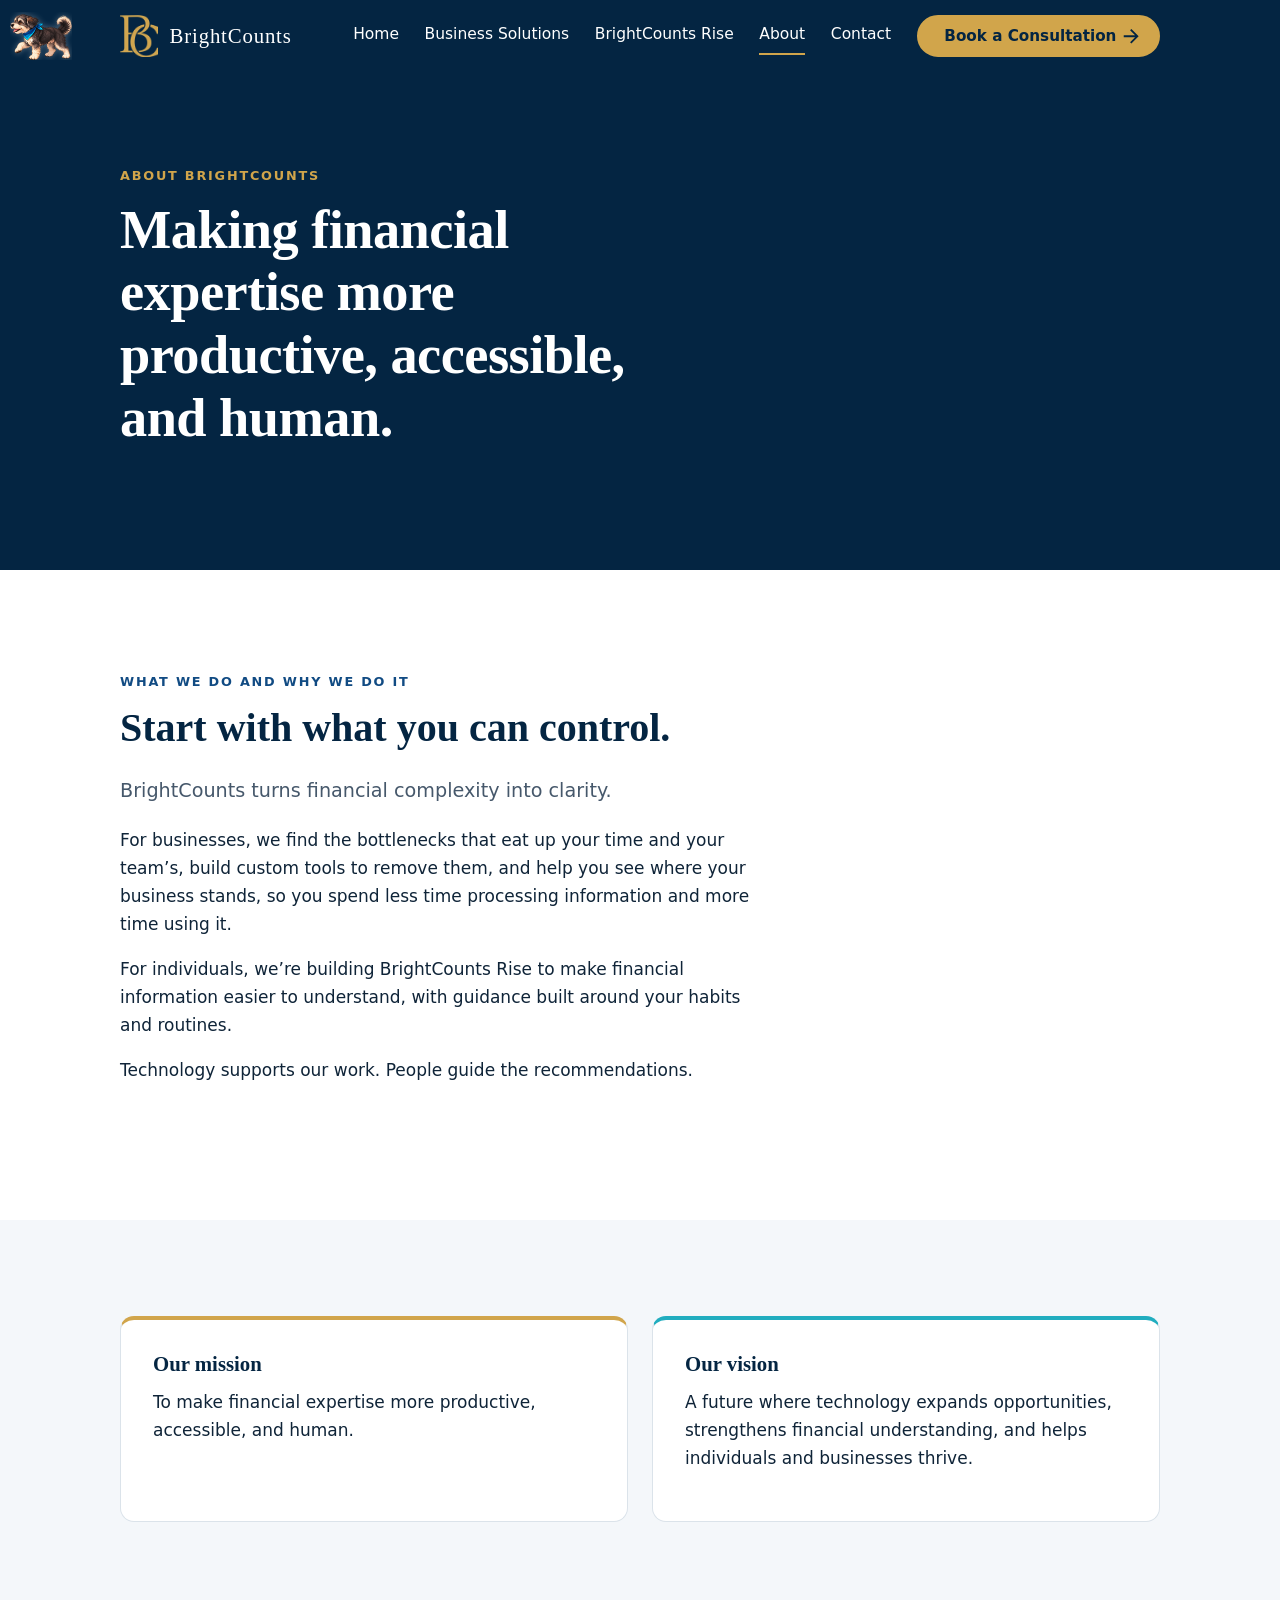
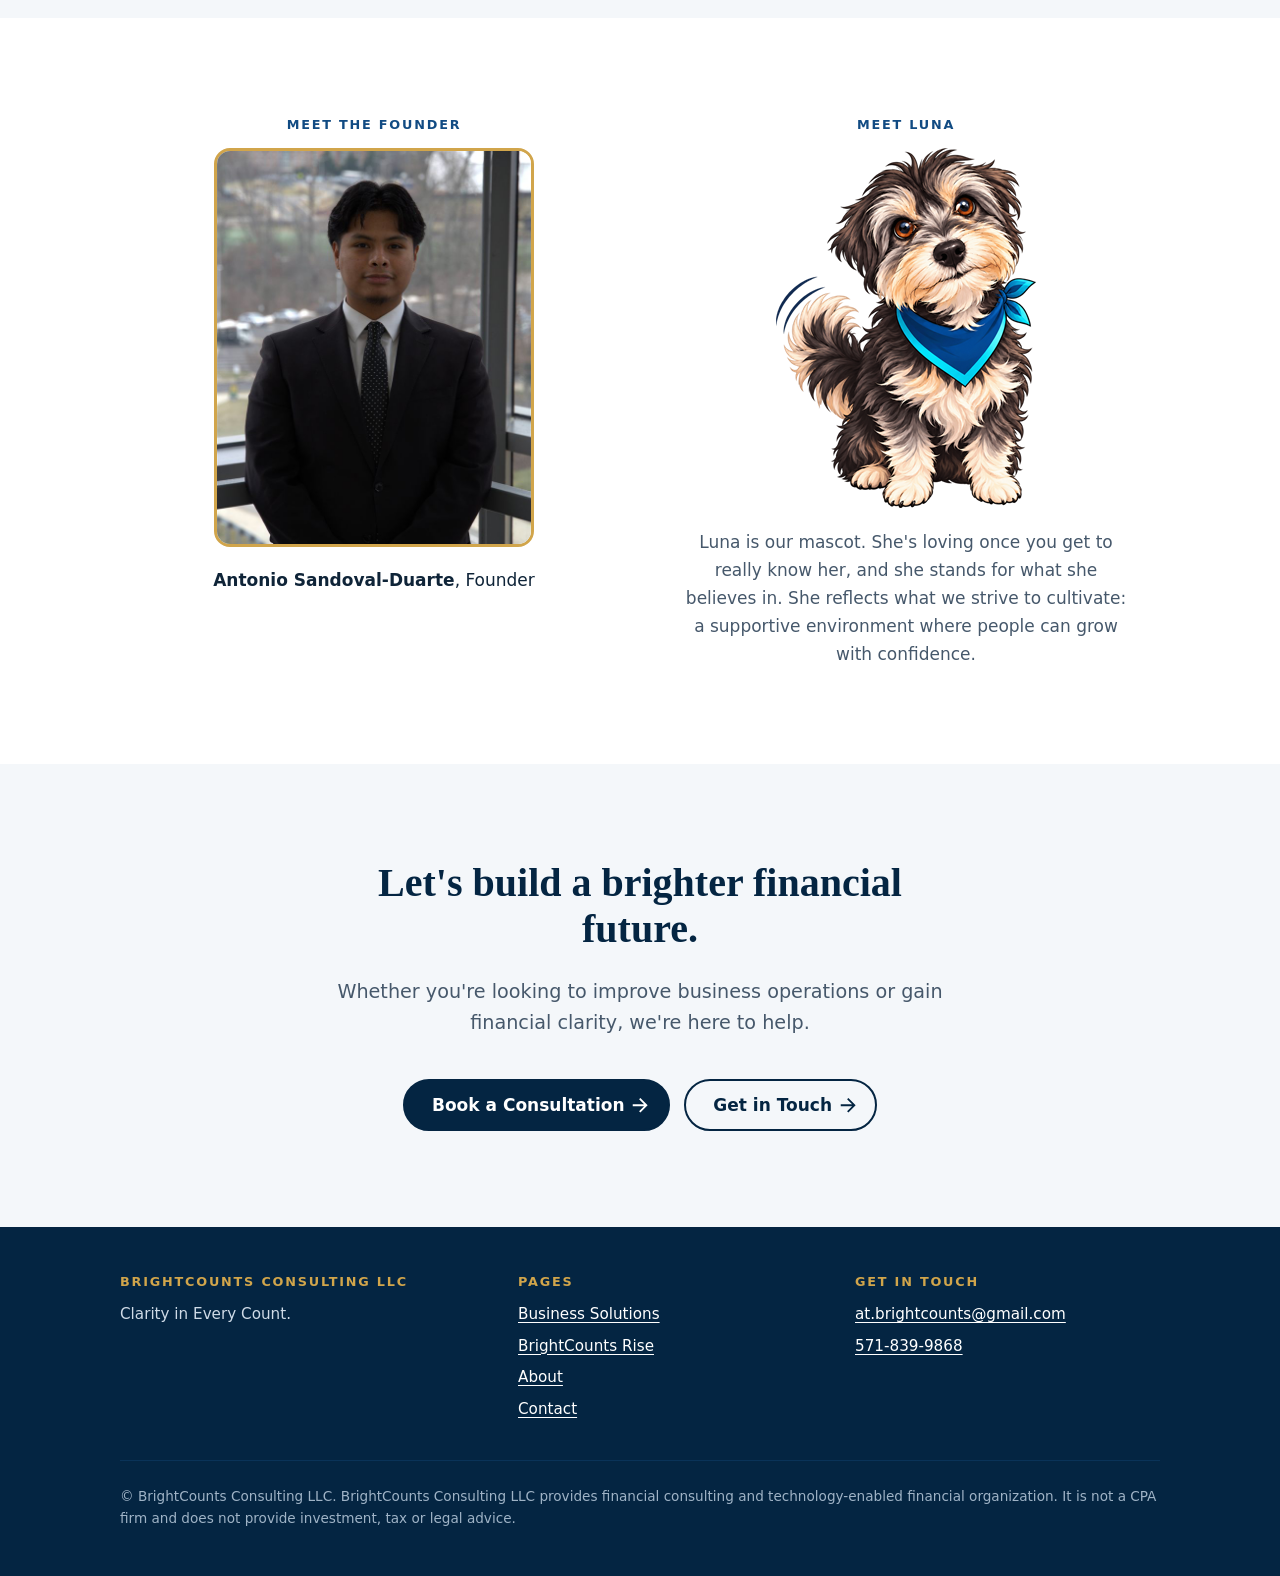
==== about.html @ 5e12a6b2 "Initial commit: BrightCounts Consulting website Static site: five pages, shared stylesheet and scrip" ====
<!doctype html>
<html lang="en">
<head>
  <meta charset="utf-8">
  <meta name="viewport" content="width=device-width, initial-scale=1">
  <title>About | BrightCounts Consulting</title>
  <meta name="description" content="BrightCounts makes financial expertise more productive, accessible, and human. Meet the founder and Luna, our mascot.">
  <meta name="theme-color" content="#042542">
  <link rel="icon" type="image/png" href="assets/favicon.png">
  <link rel="stylesheet" href="css/site.css">
  <script src="js/site.js"></script>
</head>
<body>
  <a class="skip-link" href="#main">Skip to content</a>

  <!-- shell:header:start -->
  <header class="site-header">
    <div class="wrap header-inner">
      <a class="brand" href="index.html" aria-label="BrightCounts home">
        <img src="assets/monogram.png" alt="" width="46" height="50">
        <span class="brand-name">BrightCounts</span>
      </a>
      <button class="nav-toggle" type="button" aria-expanded="false" aria-controls="site-nav">Menu</button>
      <nav class="nav" id="site-nav" aria-label="Main">
        <a href="index.html">Home</a>
        <a href="business-solutions.html">Business Solutions</a>
        <a href="rise.html">BrightCounts Rise</a>
        <a href="about.html" aria-current="page">About</a>
        <a href="contact.html">Contact</a>
        <a class="btn btn--gold" href="https://calendar.app.google/nBWheTMo1EHjsUH36" target="_blank" rel="noopener noreferrer"><svg viewBox="0 0 24 24" class="btn-arr btn-arr--in" aria-hidden="true"><path d="M16.1716 10.9999L10.8076 5.63589L12.2218 4.22168L20 11.9999L12.2218 19.778L10.8076 18.3638L16.1716 12.9999H4V10.9999H16.1716Z"></path></svg><span class="btn-text">Book a Consultation</span><span class="btn-circle" aria-hidden="true"></span><svg viewBox="0 0 24 24" class="btn-arr btn-arr--out" aria-hidden="true"><path d="M16.1716 10.9999L10.8076 5.63589L12.2218 4.22168L20 11.9999L12.2218 19.778L10.8076 18.3638L16.1716 12.9999H4V10.9999H16.1716Z"></path></svg></a>
      </nav>
    </div>
    <div class="luna-ribbon" aria-hidden="true"><div class="luna-fill"></div></div>
    <div class="luna" aria-hidden="true"><div class="luna-sprite"></div></div>
  </header>
  <!-- shell:header:end -->

  <main id="main">

    <section class="hero hero--page">
      <div class="wrap">
        <span class="eyebrow">About BrightCounts</span>
        <h1>Making financial expertise more productive, accessible, and human.</h1>
      </div>
    </section>

    <section class="section">
      <div class="wrap">
        <div class="section-head reveal">
          <span class="eyebrow">What we do and why we do it</span>
          <h2>Start with what you can control.</h2>
          <p class="lede">BrightCounts turns financial complexity into clarity.</p>
          <p>For businesses, we find the bottlenecks that eat up your time and your team’s, build custom tools to remove them, and help you see where your business stands, so you spend less time processing information and more time using it.</p>
          <p>For individuals, we’re building BrightCounts Rise to make financial information easier to understand, with guidance built around your habits and routines.</p>
          <p>Technology supports our work. People guide the recommendations.</p>
        </div>
      </div>
    </section>

    <section class="section section--mist">
      <div class="wrap">
        <div class="grid-2">
          <div class="card card--accent reveal">
            <h3>Our mission</h3>
            <p>To make financial expertise more productive, accessible, and human.</p>
          </div>
          <div class="card card--rise reveal">
            <h3>Our vision</h3>
            <p>A future where technology expands opportunities, strengthens financial understanding, and helps individuals and businesses thrive.</p>
          </div>
        </div>
      </div>
    </section>

    <section class="section">
      <div class="wrap">
        <div class="grid-2 people">
          <figure class="person person--owner reveal">
            <span class="eyebrow">Meet the founder</span>
            <img src="assets/owner-headshot.jpg" width="320" height="400" alt="Antonio Sandoval-Duarte, founder of BrightCounts, in a dark suit and patterned tie" loading="lazy">
            <figcaption><strong>Antonio Sandoval-Duarte</strong>, Founder</figcaption>
          </figure>
          <figure class="person reveal">
            <span class="eyebrow">Meet Luna</span>
            <img src="assets/luna-about.png" width="260" height="360" alt="Luna, the BrightCounts mascot, sitting and looking up with her tail wagging" loading="lazy">
            <figcaption>Luna is our mascot. She's loving once you get to really know her, and she stands for what she believes in. She reflects what we strive to cultivate: a supportive environment where people can grow with confidence.</figcaption>
          </figure>
        </div>
      </div>
    </section>

    <section class="section section--mist cta">
      <div class="wrap">
        <div class="section-head reveal">
          <h2>Let's build a brighter financial future.</h2>
          <p class="lede">Whether you're looking to improve business operations or gain financial clarity, we're here to help.</p>
        </div>
        <div class="btn-row reveal">
          <a class="btn btn--navy" href="https://calendar.app.google/nBWheTMo1EHjsUH36" target="_blank" rel="noopener noreferrer"><svg viewBox="0 0 24 24" class="btn-arr btn-arr--in" aria-hidden="true"><path d="M16.1716 10.9999L10.8076 5.63589L12.2218 4.22168L20 11.9999L12.2218 19.778L10.8076 18.3638L16.1716 12.9999H4V10.9999H16.1716Z"></path></svg><span class="btn-text">Book a Consultation</span><span class="btn-circle" aria-hidden="true"></span><svg viewBox="0 0 24 24" class="btn-arr btn-arr--out" aria-hidden="true"><path d="M16.1716 10.9999L10.8076 5.63589L12.2218 4.22168L20 11.9999L12.2218 19.778L10.8076 18.3638L16.1716 12.9999H4V10.9999H16.1716Z"></path></svg></a>
          <a class="btn btn--ghost" href="contact.html"><svg viewBox="0 0 24 24" class="btn-arr btn-arr--in" aria-hidden="true"><path d="M16.1716 10.9999L10.8076 5.63589L12.2218 4.22168L20 11.9999L12.2218 19.778L10.8076 18.3638L16.1716 12.9999H4V10.9999H16.1716Z"></path></svg><span class="btn-text">Get in Touch</span><span class="btn-circle" aria-hidden="true"></span><svg viewBox="0 0 24 24" class="btn-arr btn-arr--out" aria-hidden="true"><path d="M16.1716 10.9999L10.8076 5.63589L12.2218 4.22168L20 11.9999L12.2218 19.778L10.8076 18.3638L16.1716 12.9999H4V10.9999H16.1716Z"></path></svg></a>
        </div>
      </div>
    </section>

  </main>

  <!-- shell:footer:start -->
  <footer class="site-footer">
    <div class="wrap">
      <div class="footer-grid">
        <div>
          <h2>BrightCounts Consulting LLC</h2>
          <p>Clarity in Every Count.</p>
        </div>
        <div>
          <h2>Pages</h2>
          <ul>
            <li><a href="business-solutions.html">Business Solutions</a></li>
            <li><a href="rise.html">BrightCounts Rise</a></li>
            <li><a href="about.html">About</a></li>
            <li><a href="contact.html">Contact</a></li>
          </ul>
        </div>
        <div>
          <h2>Get in touch</h2>
          <ul>
            <li><a href="mailto:at.brightcounts@gmail.com">at.brightcounts@gmail.com</a></li>
            <li><a href="tel:+15718399868">571-839-9868</a></li>
          </ul>
        </div>
      </div>
      <p class="legal">&copy; BrightCounts Consulting LLC. BrightCounts Consulting LLC provides financial consulting and technology-enabled financial organization. It is not a CPA firm and does not provide investment, tax or legal advice.</p>
    </div>
  </footer>
  <!-- shell:footer:end -->

  <script src="js/luna-math.js"></script>
  <script src="js/luna.js"></script>
</body>
</html>
---- css/site.css ----
/* Brand tokens live here once. Never hard-code these hex values in a page. */
:root {
  --navy: #042542;
  --navy-soft: #0a3358;
  --gold: #d1a54b;
  --blue: #114b83;
  --cyan: #21adbf;
  --white: #ffffff;
  --mist: #f4f7fa;
  --ink: #0f2438;
  --ink-soft: #46586b;
  --line: #dbe3ea;

  --serif: Georgia, "Iowan Old Style", "Palatino Linotype", Palatino, serif;
  --sans: system-ui, -apple-system, "Segoe UI", Roboto, "Helvetica Neue", Arial, sans-serif;

  --radius: 14px;
  --gutter: clamp(1.25rem, 5vw, 2.5rem);
  --max: 1120px;
}

*, *::before, *::after { box-sizing: border-box; }

html { scroll-behavior: smooth; }

body {
  margin: 0;
  font-family: var(--sans);
  font-size: 1.0625rem;
  line-height: 1.65;
  color: var(--ink);
  background: var(--white);
}

img { max-width: 100%; height: auto; display: block; }

h1, h2, h3 { font-family: var(--serif); line-height: 1.15; margin: 0 0 0.6em; font-weight: 700; color: var(--navy); }
h1 { font-size: clamp(2.5rem, 6vw, 4rem); letter-spacing: -0.01em; }
h2 { font-size: clamp(1.75rem, 3.6vw, 2.5rem); }
h3, .h3 { font-size: 1.3rem; }
p { margin: 0 0 1em; }

a { color: var(--blue); text-underline-offset: 3px; }
a:hover { color: var(--navy); }

:focus-visible { outline: 3px solid var(--blue); outline-offset: 3px; border-radius: 4px; }
.site-header :focus-visible, .section--navy :focus-visible, .hero :focus-visible, .site-footer :focus-visible { outline-color: var(--cyan); }

.skip-link {
  position: absolute; left: -999px; top: 0.5rem;
  background: var(--gold); color: var(--navy); padding: 0.6rem 1rem; z-index: 100; font-weight: 600;
}
.skip-link:focus { left: 0.5rem; }

.wrap { width: 100%; max-width: var(--max); margin: 0 auto; padding: 0 var(--gutter); }

.section { padding: clamp(3.5rem, 8vw, 6rem) 0; }
.section--mist { background: var(--mist); }
.section--navy { background: var(--navy); color: var(--white); }
.section--navy h2, .section--navy h3 { color: var(--white); }
.section-head { max-width: 40rem; margin-bottom: 2.5rem; }
.eyebrow {
  display: inline-block; font-size: 0.8rem; font-weight: 700; letter-spacing: 0.14em;
  text-transform: uppercase; color: var(--blue); margin-bottom: 0.8rem;
}
.section--navy .eyebrow, .hero .eyebrow { color: var(--gold); }
.lede { font-size: 1.2rem; color: var(--ink-soft); }

/* Buttons. Each variant sets four colors; the hover fill grows from the middle while the arrow slides across. */
.btn {
  --btn-bg: transparent; --btn-fg: var(--navy); --btn-ring: currentColor; --btn-fill: var(--navy); --btn-fg-hover: var(--white);
  position: relative; display: inline-flex; align-items: center; justify-content: center; overflow: hidden;
  padding: 0.85rem 2.2rem; border-radius: 100px; font-weight: 600; text-decoration: none; line-height: 1.2; text-align: center;
  background: var(--btn-bg); color: var(--btn-fg); border: 2px solid var(--btn-ring);
  transition: color 0.6s cubic-bezier(0.23, 1, 0.32, 1), border-radius 0.6s cubic-bezier(0.23, 1, 0.32, 1), scale 0.2s ease;
}
.btn-text { position: relative; z-index: 1; transform: translateX(-0.5rem); transition: transform 0.8s cubic-bezier(0.23, 1, 0.32, 1); }
.btn-arr {
  position: absolute; top: 50%; width: 1.4rem; height: 1.4rem; margin-top: -0.7rem; fill: currentColor; z-index: 2;
  transition: left 0.8s cubic-bezier(0.23, 1, 0.32, 1), right 0.8s cubic-bezier(0.23, 1, 0.32, 1);
}
.btn-arr--out { right: 1rem; }
.btn-arr--in { left: -25%; }
.btn-circle {
  position: absolute; top: 50%; left: 50%; width: 1.25rem; height: 1.25rem; border-radius: 50%; opacity: 0;
  background: var(--btn-fill); transform: translate(-50%, -50%);
  transition: width 0.8s cubic-bezier(0.23, 1, 0.32, 1), height 0.8s cubic-bezier(0.23, 1, 0.32, 1), opacity 0.8s cubic-bezier(0.23, 1, 0.32, 1);
}
.btn:hover, .btn:focus-visible { color: var(--btn-fg-hover); border-radius: 12px; }
.btn:hover .btn-text, .btn:focus-visible .btn-text { transform: translateX(0.5rem); }
.btn:hover .btn-arr--out, .btn:focus-visible .btn-arr--out { right: -25%; }
.btn:hover .btn-arr--in, .btn:focus-visible .btn-arr--in { left: 1rem; }
.btn:hover .btn-circle, .btn:focus-visible .btn-circle { width: 20rem; height: 20rem; opacity: 1; }
.btn:active { scale: 0.96; }
.btn--gold { --btn-bg: var(--gold); --btn-ring: var(--gold); --btn-fg: var(--navy); --btn-fill: var(--white); --btn-fg-hover: var(--navy); }
.btn--outline { --btn-ring: var(--white); --btn-fg: var(--white); --btn-fill: var(--white); --btn-fg-hover: var(--navy); }
.btn--navy { --btn-bg: var(--navy); --btn-ring: var(--navy); --btn-fg: var(--white); --btn-fill: var(--gold); --btn-fg-hover: var(--navy); }
.btn--ghost { --btn-ring: var(--navy); --btn-fg: var(--navy); --btn-fill: var(--navy); --btn-fg-hover: var(--white); }
.btn-row { display: flex; flex-wrap: wrap; gap: 0.9rem; }

/* Header */
.site-header { background: var(--navy); position: sticky; top: 0; z-index: 50; }
.header-inner { display: flex; align-items: center; justify-content: space-between; gap: 1rem; min-height: 4.5rem; }
.brand { display: flex; align-items: center; gap: 0.7rem; text-decoration: none; color: var(--white); }
.brand img { width: 2.4rem; height: auto; }
.brand-name { font-family: var(--serif); font-size: 1.3rem; letter-spacing: 0.04em; }
.nav { display: flex; align-items: center; gap: 1.6rem; }
.nav a:not(.btn) { color: var(--white); text-decoration: none; font-size: 0.97rem; padding: 0.3rem 0; border-bottom: 2px solid transparent; }
.nav a:not(.btn):hover, .nav a[aria-current="page"] { border-bottom-color: var(--gold); }
.nav .btn { padding: 0.6rem 2.1rem; font-size: 0.95rem; }
.nav-toggle {
  display: none; background: none; border: 2px solid var(--white); color: var(--white);
  border-radius: 8px; padding: 0.45rem 0.8rem; font: inherit; cursor: pointer;
}

@media (max-width: 880px) {
  .js .nav-toggle { display: block; }
  .nav { flex-wrap: wrap; justify-content: flex-end; gap: 0.5rem 1.1rem; padding: 0.5rem 0; }
  .js .nav {
    display: none; position: absolute; left: 0; right: 0; top: 100%;
    flex-direction: column; align-items: flex-start; gap: 0.9rem;
    background: var(--navy); padding: 1.25rem var(--gutter) 1.75rem;
    border-top: 1px solid var(--navy-soft);
  }
  .js .nav.open { display: flex; }
  .header-inner { flex-wrap: wrap; }
}

/* Hero */
.hero { background: var(--navy); color: var(--white); padding: clamp(3rem, 8vw, 6rem) 0; overflow: hidden; }
.hero-grid { display: grid; gap: 3rem; align-items: center; }
@media (min-width: 880px) { .hero-grid { grid-template-columns: 1.15fr 0.85fr; } }
.hero h1 { color: var(--white); }
.hero h1 em { font-style: normal; color: var(--gold); }
.hero .sub { font-size: clamp(1.2rem, 2.4vw, 1.5rem); color: var(--white); margin-bottom: 0.8rem; }
.hero p { color: #cfdbe7; max-width: 34rem; }
.hero .btn-row { margin-top: 1.8rem; }
.hero--page { padding: clamp(3.5rem, 8vw, 5.5rem) 0; }
.hero--page h1 { font-size: clamp(2.2rem, 5vw, 3.4rem); max-width: 22ch; }
.hero--page .sub { max-width: 40rem; }
.hero-art { position: relative; max-width: 26rem; margin: 0 auto; }
.hero-art img { border-radius: 24px; border: 3px solid var(--gold); box-shadow: 0 24px 60px rgba(0, 0, 0, 0.35); aspect-ratio: 1; object-fit: cover; }
.hero-art figcaption {
  position: absolute; left: -0.5rem; bottom: 1.5rem; background: var(--white); color: var(--navy);
  padding: 0.5rem 1rem; border-radius: 999px; font-size: 0.9rem; font-weight: 600; box-shadow: 0 8px 20px rgba(0, 0, 0, 0.2);
}
.hero-art figcaption span { color: var(--blue); }

/* Cards and grids */
.grid-2 { display: grid; gap: 1.5rem; }
.grid-3 { display: grid; gap: 1.5rem; }
@media (min-width: 760px) { .grid-2 { grid-template-columns: repeat(2, 1fr); } .grid-3 { grid-template-columns: repeat(3, 1fr); } }
.card {
  background: var(--white); border: 1px solid var(--line); border-radius: var(--radius);
  padding: 2rem; display: flex; flex-direction: column; transition: transform 0.25s ease, box-shadow 0.25s ease;
}
.card:hover { transform: translateY(-4px); box-shadow: 0 16px 36px rgba(4, 37, 66, 0.1); }
.card p:last-of-type { flex-grow: 1; }
.card .more { font-weight: 600; margin-top: 0.5rem; }
.card--accent { border-top: 4px solid var(--gold); }
.card--rise { border-top: 4px solid var(--cyan); }
.tag {
  align-self: flex-start; font-size: 0.78rem; font-weight: 700; letter-spacing: 0.06em; text-transform: uppercase;
  padding: 0.25rem 0.7rem; border-radius: 999px; margin-bottom: 1rem;
}
.tag--live { background: #fbf1da; color: #6b4d0f; }
.tag--dev { background: #e1f4f7; color: #0b5560; }

/* Phases */
.phase { position: relative; padding-top: 3.2rem; }
.phase-num {
  position: absolute; top: 0; left: 0; width: 2.6rem; height: 2.6rem; border-radius: 50%;
  background: var(--gold); color: var(--navy); font-family: var(--serif); font-weight: 700; font-size: 1.2rem;
  display: grid; place-items: center;
}
@media (min-width: 760px) {
  .phase:not(:last-child)::after {
    content: ""; position: absolute; top: 1.3rem; left: 3.4rem; right: -1rem; height: 2px;
    background: repeating-linear-gradient(90deg, var(--gold) 0 8px, transparent 8px 16px);
  }
}

/* Why */
.why-item { border-left: 3px solid var(--cyan); padding-left: 1.2rem; }
.why-item h3 { font-size: 1.2rem; margin-bottom: 0.3em; }
.why-item p { color: var(--ink-soft); margin: 0; }
.why-grid { display: grid; gap: 2rem; }
@media (min-width: 760px) { .why-grid { grid-template-columns: repeat(2, 1fr); } }

/* Impact */
.stat { border-top: 3px solid var(--gold); padding-top: 1.8rem; }
.stat-value {
  /* Georgia's figures sit below the baseline (the 4 and 6 drop), so the stat uses a serif with lining figures. */
  font-family: "Palatino Linotype", Palatino, "Book Antiqua", Cambria, var(--serif); line-height: 1.05; margin-bottom: 1rem;
  display: flex; flex-wrap: wrap; align-items: baseline; gap: 0.2em 0.5em;
  font-size: clamp(2.25rem, 7vw, 3.9rem);
}
.stat-from { color: #8aa0b6; }
.stat-arrow { color: var(--gold); }
.stat-to { color: var(--gold); font-weight: 700; }
.stat p { color: #cfdbe7; margin: 0; font-size: 1.25rem; }
.fine { font-size: 0.9rem; color: #b6c7d8; margin-top: 2rem; font-style: italic; }

/* CTA */
.cta { text-align: center; }
.cta .section-head { margin-left: auto; margin-right: auto; }
.cta .btn-row { justify-content: center; }

/* Footer */
.site-footer { background: var(--navy); color: #cfdbe7; padding: 3rem 0 2rem; font-size: 0.95rem; }
.footer-grid { display: grid; gap: 2rem; }
@media (min-width: 760px) { .footer-grid { grid-template-columns: 1.2fr 1fr 1fr; } }
.site-footer h2 { font-family: var(--sans); font-size: 0.8rem; letter-spacing: 0.14em; text-transform: uppercase; color: var(--gold); margin-bottom: 0.8rem; }
.site-footer a { color: var(--white); }
.site-footer ul { list-style: none; padding: 0; margin: 0; }
.site-footer li { margin-bottom: 0.4rem; }
.legal { border-top: 1px solid var(--navy-soft); margin-top: 2rem; padding-top: 1.5rem; font-size: 0.85rem; color: #9fb3c6; }

/* Stub pages */
.stub { padding: clamp(4rem, 10vw, 7rem) 0; min-height: 50vh; }

/* Reveal on scroll. Content stays visible when JS is off. */
.js .reveal { opacity: 0; transform: translateY(16px); transition: opacity 0.6s ease, transform 0.6s ease; }
.js .reveal.in { opacity: 1; transform: none; }

@media (prefers-reduced-motion: reduce) {
  html { scroll-behavior: auto; }
  .btn, .btn-text, .btn-arr, .btn-circle, .card { transition: none; }
  .btn:active { scale: none; }
  .card:hover { transform: none; }
  .js .reveal { opacity: 1; transform: none; transition: none; }
}

/* Luna runner. Hidden unless JS is on. luna.js sets luna-narrow when the header has no room at the sides. */
.luna {
  --lh: 48px; --lw: 62px;
  display: none; position: absolute; left: 0; bottom: 12px; z-index: 2;
  width: var(--lw); height: var(--lh); pointer-events: none;
}
.js .luna { display: block; }
/* Clip slides with her so the snap clear of the content edge looks like walking out from behind it. */
.luna.is-idle { transition: transform 0.3s ease, clip-path 0.3s ease; }
.luna-sprite {
  width: 100%; height: 100%; background-repeat: no-repeat;
  filter: drop-shadow(0 0 3px rgba(255, 255, 255, 0.3));
}
.luna-sprite.is-run {
  background-image: url("../assets/luna-run.png");
  background-size: calc(var(--lw) * 6) var(--lh);
  animation: luna-run 0.6s steps(6) infinite;
}
.luna-sprite.is-sit {
  background-image: url("../assets/luna-sit-1.png");
  background-size: contain; background-position: center bottom;
  animation: luna-wag 1.2s steps(1) infinite;
}
@keyframes luna-run { to { background-position-x: calc(var(--lw) * -6); } }
@keyframes luna-wag { 50% { background-image: url("../assets/luna-sit-2.png"); } }

.luna-ribbon { display: none; }
.luna-narrow .luna { --lh: 34px; --lw: 44px; bottom: 5px; }
.luna-narrow .luna-ribbon {
  display: block; position: relative; height: 42px; border-top: 1px solid var(--navy-soft);
}
.luna-fill { position: absolute; left: 0; bottom: 0; height: 2px; width: 0; background: var(--gold); }

@media (prefers-reduced-motion: reduce) {
  .luna-sprite.is-run, .luna-sprite.is-sit { animation: none; }
  .luna.is-idle { transition: none; }
}

/* Rise page: cyan from Luna's bandana is the accent here, gold on Business Solutions. */
.notice-band { background: #e1f4f7; border-bottom: 1px solid #c3e6ec; }
.notice { margin: 0; padding: 1.1rem 0; color: #0b5560; border-left: 4px solid var(--cyan); padding-left: 1rem; }
.hero--page .tag { margin-right: 0.6rem; margin-bottom: 1rem; }
.page-rise .hero .eyebrow { color: var(--cyan); }
.page-rise .phase-num { background: var(--cyan); }
.page-rise .phase:not(:last-child)::after {
  background: repeating-linear-gradient(90deg, var(--cyan) 0 8px, transparent 8px 16px);
}
.hero--page .hero-art { max-width: 22rem; }

/* About: owner and Luna side by side. The owner art is only 297 px wide, so it is never scaled up. */
.people { align-items: start; gap: 3rem 1.5rem; }
.person { margin: 0; text-align: center; }
.person .eyebrow { display: block; }
.person img { margin: 0 auto 1.2rem; height: auto; }
.person--owner img { width: 320px; border-radius: 16px; border: 3px solid var(--gold); }
.person img[src*="luna-about"] { width: 260px; }
.person figcaption { max-width: 28rem; margin: 0 auto; color: var(--ink-soft); }
.person--owner figcaption { color: var(--ink); }
.card .btn { align-self: flex-start; margin-top: 0.5rem; }

/* Hover on a navy background must not fall back to the global navy link color, or the text disappears. */
.brand:hover, .site-footer a:hover { color: var(--gold); }

/* Home buttons: softer champagne fill instead of stark white, gold glow on the primary, wider tracking. Scoped to main so the shared header button stays identical on every page. */
.page-home main .btn { letter-spacing: 0.02em; }
.page-home main .btn--gold { --btn-fill: #f3e3b8; box-shadow: 0 10px 28px rgba(209, 165, 75, 0.28); }
.page-home main .btn--outline { --btn-ring: rgba(255, 255, 255, 0.55); --btn-fill: var(--gold); --btn-fg-hover: var(--navy); }
.page-home main .btn--outline:hover, .page-home main .btn--outline:focus-visible { border-color: var(--gold); }
.page-home main .btn--ghost { --btn-ring: rgba(4, 37, 66, 0.5); }
.page-home main .btn--ghost:hover, .page-home main .btn--ghost:focus-visible { border-color: var(--navy); }

.card-list { margin: 0.8rem 0 0; padding-left: 1.1rem; color: var(--ink-soft); }
.card-list li { margin-bottom: 0.6rem; }
.card-list strong { color: var(--ink); }
.card p:has(+ .card-list) { flex-grow: 0; }
.cards-note { margin: 1.8rem 0 0; color: var(--ink-soft); }
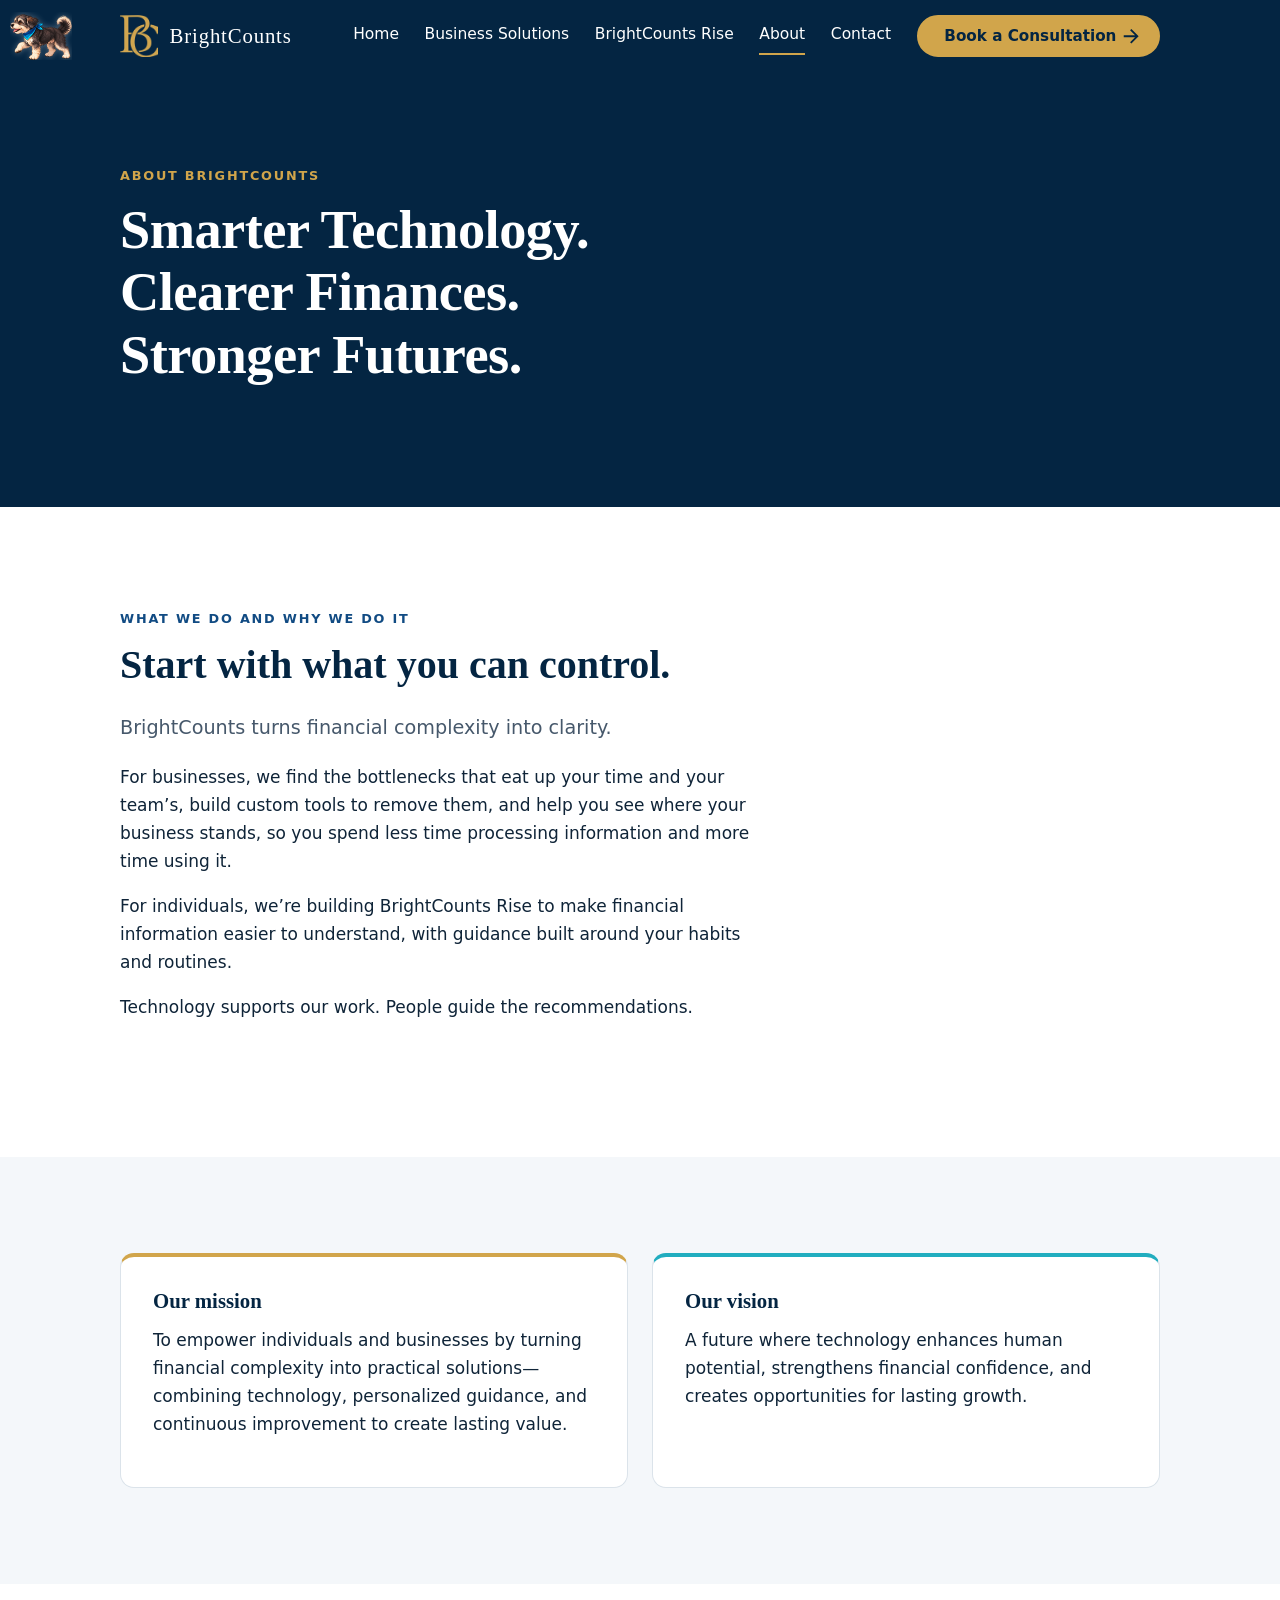
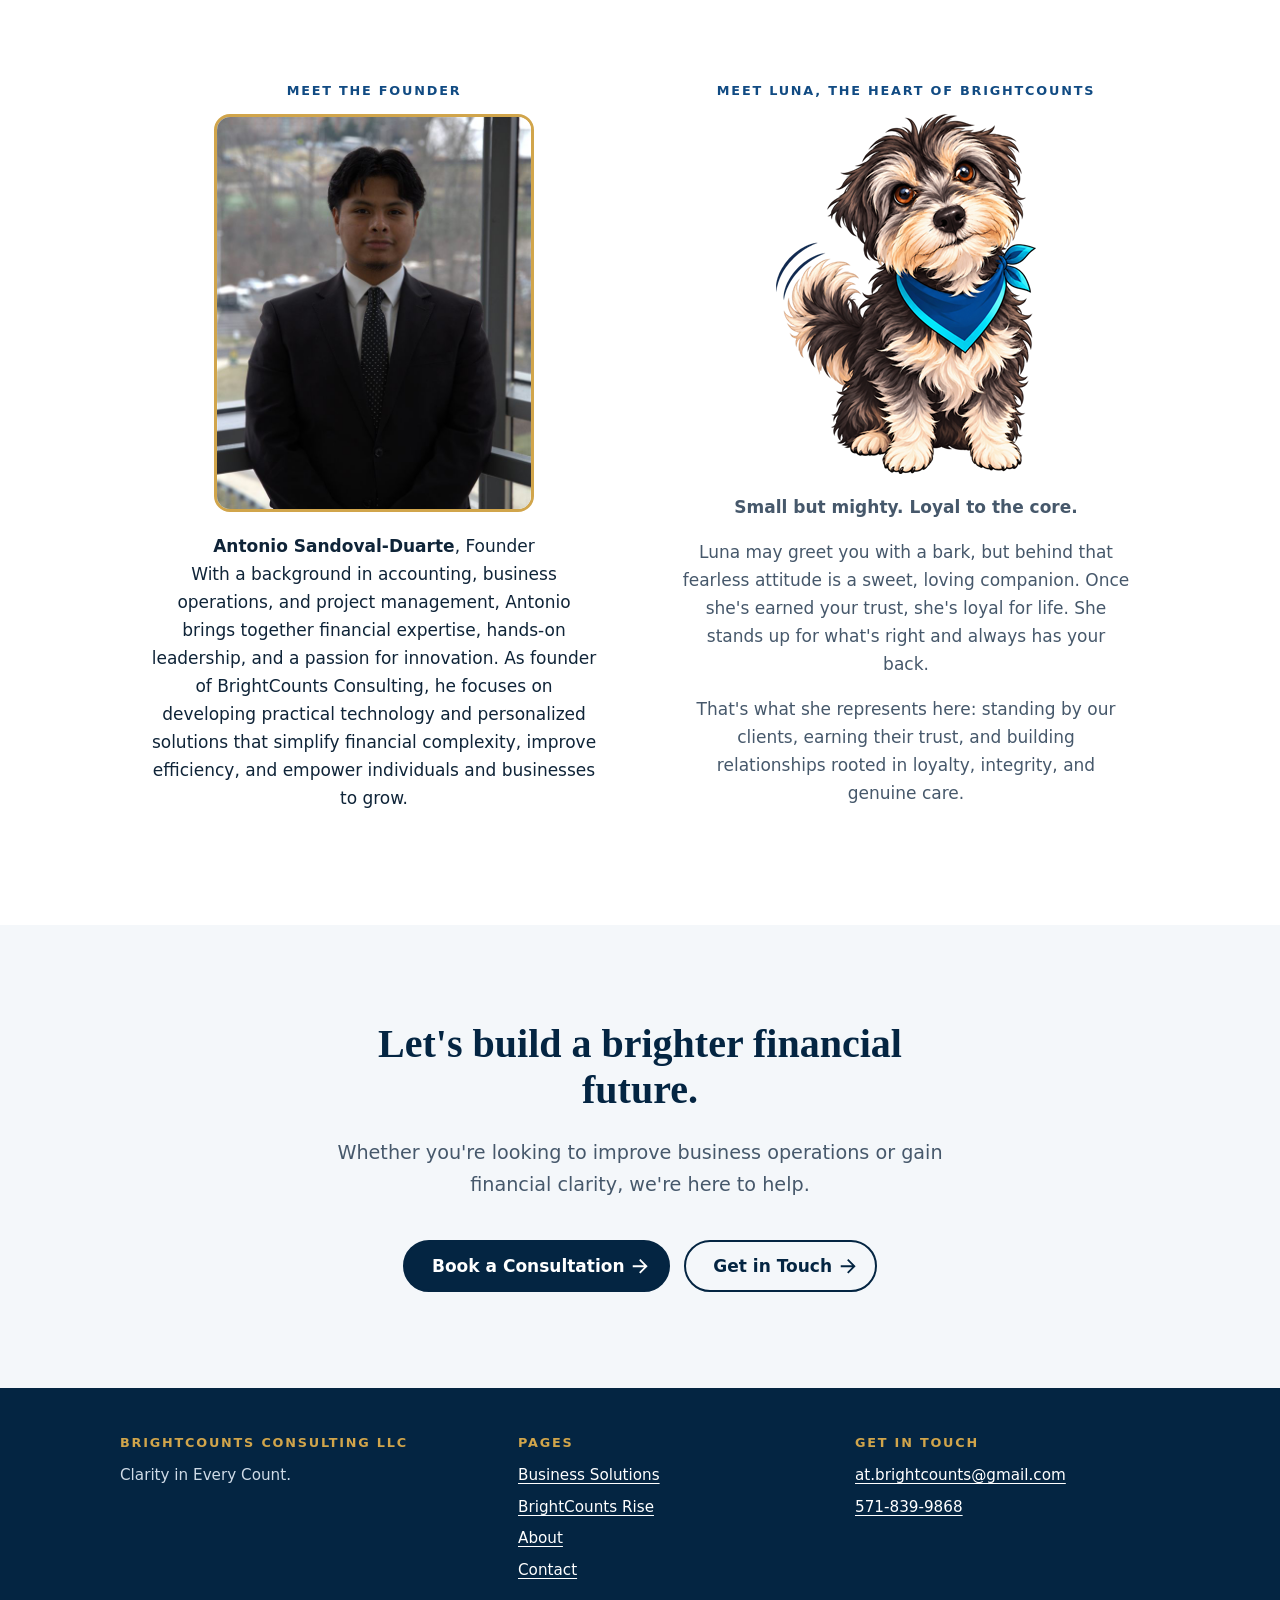
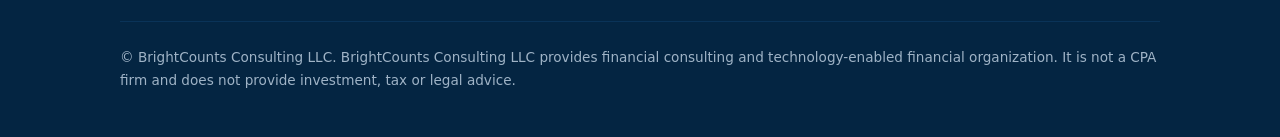
==== commit b060b46d: "Update copy on Home, Business Solutions, Rise and About - Home: new Business card text, hero descrip" ====
--- a/about.html
+++ b/about.html
@@ -4,7 +4,7 @@
   <meta charset="utf-8">
   <meta name="viewport" content="width=device-width, initial-scale=1">
   <title>About | BrightCounts Consulting</title>
-  <meta name="description" content="BrightCounts makes financial expertise more productive, accessible, and human. Meet the founder and Luna, our mascot.">
+  <meta name="description" content="Smarter technology. Clearer finances. Stronger futures. Meet the founder of BrightCounts and Luna, the heart of our company.">
   <meta name="theme-color" content="#042542">
   <link rel="icon" type="image/png" href="assets/favicon.png">
   <link rel="stylesheet" href="css/site.css">
@@ -40,7 +40,7 @@
     <section class="hero hero--page">
       <div class="wrap">
         <span class="eyebrow">About BrightCounts</span>
-        <h1>Making financial expertise more productive, accessible, and human.</h1>
+        <h1>Smarter Technology. Clearer Finances. Stronger Futures.</h1>
       </div>
     </section>
 
@@ -62,11 +62,11 @@
         <div class="grid-2">
           <div class="card card--accent reveal">
             <h3>Our mission</h3>
-            <p>To make financial expertise more productive, accessible, and human.</p>
+            <p>To empower individuals and businesses by turning financial complexity into practical solutions—combining technology, personalized guidance, and continuous improvement to create lasting value.</p>
           </div>
           <div class="card card--rise reveal">
             <h3>Our vision</h3>
-            <p>A future where technology expands opportunities, strengthens financial understanding, and helps individuals and businesses thrive.</p>
+            <p>A future where technology enhances human potential, strengthens financial confidence, and creates opportunities for lasting growth.</p>
           </div>
         </div>
       </div>
@@ -78,12 +78,18 @@
           <figure class="person person--owner reveal">
             <span class="eyebrow">Meet the founder</span>
             <img src="assets/owner-headshot.jpg" width="320" height="400" alt="Antonio Sandoval-Duarte, founder of BrightCounts, in a dark suit and patterned tie" loading="lazy">
-            <figcaption><strong>Antonio Sandoval-Duarte</strong>, Founder</figcaption>
+            <figcaption><strong>Antonio Sandoval-Duarte</strong>, Founder
+              <p>With a background in accounting, business operations, and project management, Antonio brings together financial expertise, hands-on leadership, and a passion for innovation. As founder of BrightCounts Consulting, he focuses on developing practical technology and personalized solutions that simplify financial complexity, improve efficiency, and empower individuals and businesses to grow.</p>
+            </figcaption>
           </figure>
           <figure class="person reveal">
-            <span class="eyebrow">Meet Luna</span>
+            <span class="eyebrow">Meet Luna, the heart of BrightCounts</span>
             <img src="assets/luna-about.png" width="260" height="360" alt="Luna, the BrightCounts mascot, sitting and looking up with her tail wagging" loading="lazy">
-            <figcaption>Luna is our mascot. She's loving once you get to really know her, and she stands for what she believes in. She reflects what we strive to cultivate: a supportive environment where people can grow with confidence.</figcaption>
+            <figcaption>
+              <p><strong>Small but mighty. Loyal to the core.</strong></p>
+              <p>Luna may greet you with a bark, but behind that fearless attitude is a sweet, loving companion. Once she's earned your trust, she's loyal for life. She stands up for what's right and always has your back.</p>
+              <p>That's what she represents here: standing by our clients, earning their trust, and building relationships rooted in loyalty, integrity, and genuine care.</p>
+            </figcaption>
           </figure>
         </div>
       </div>
